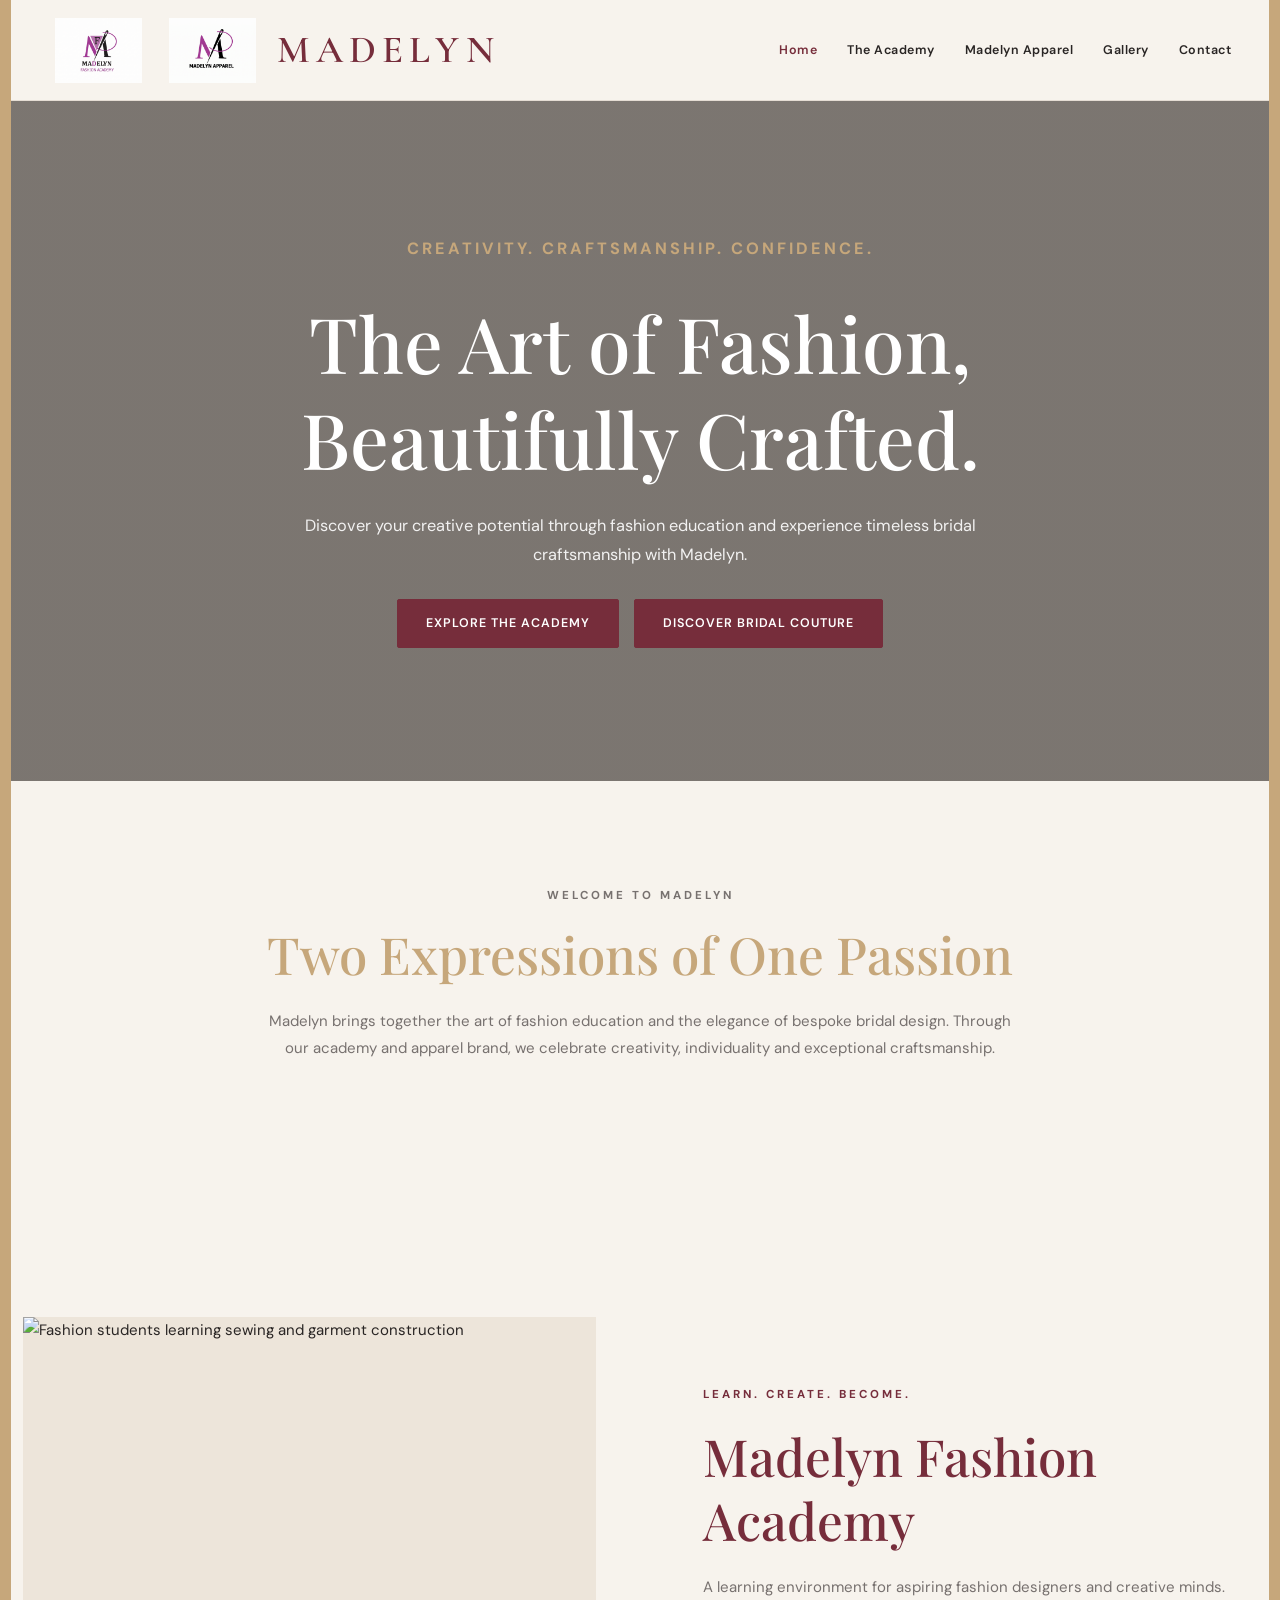
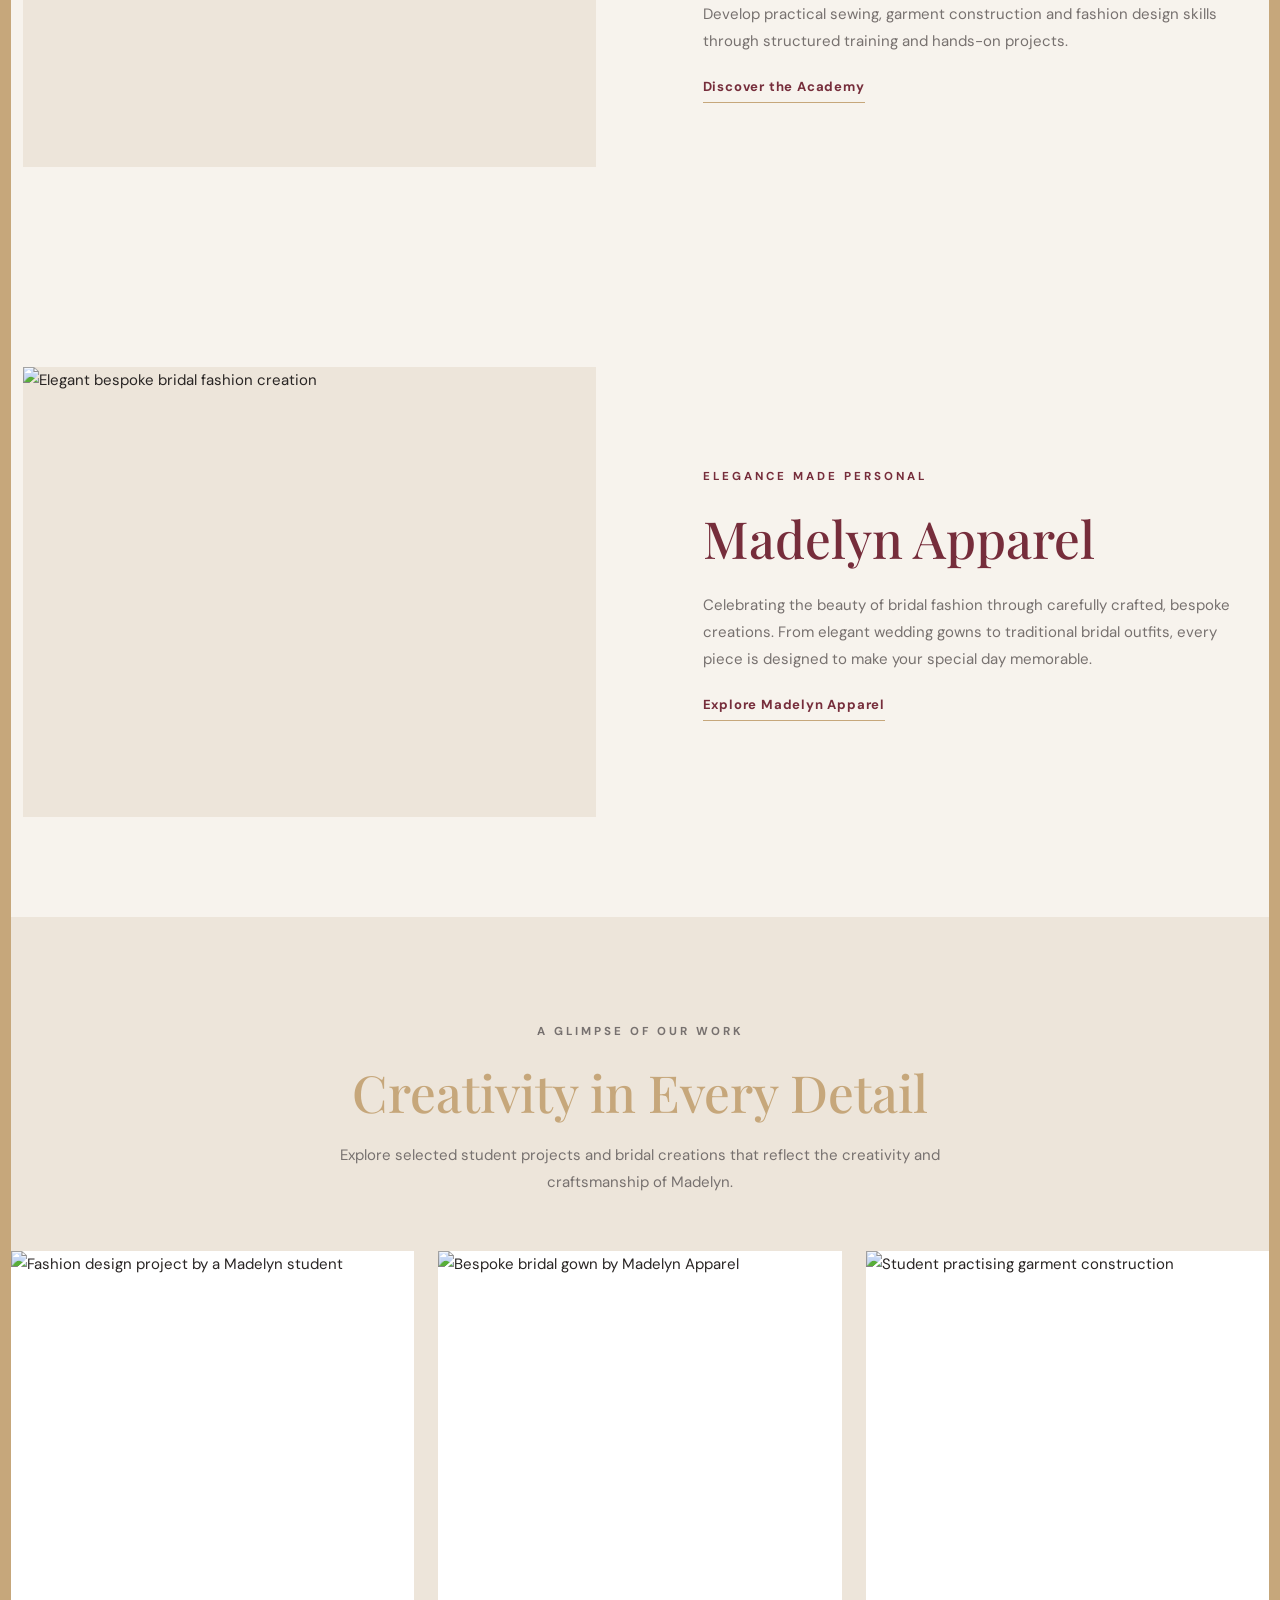
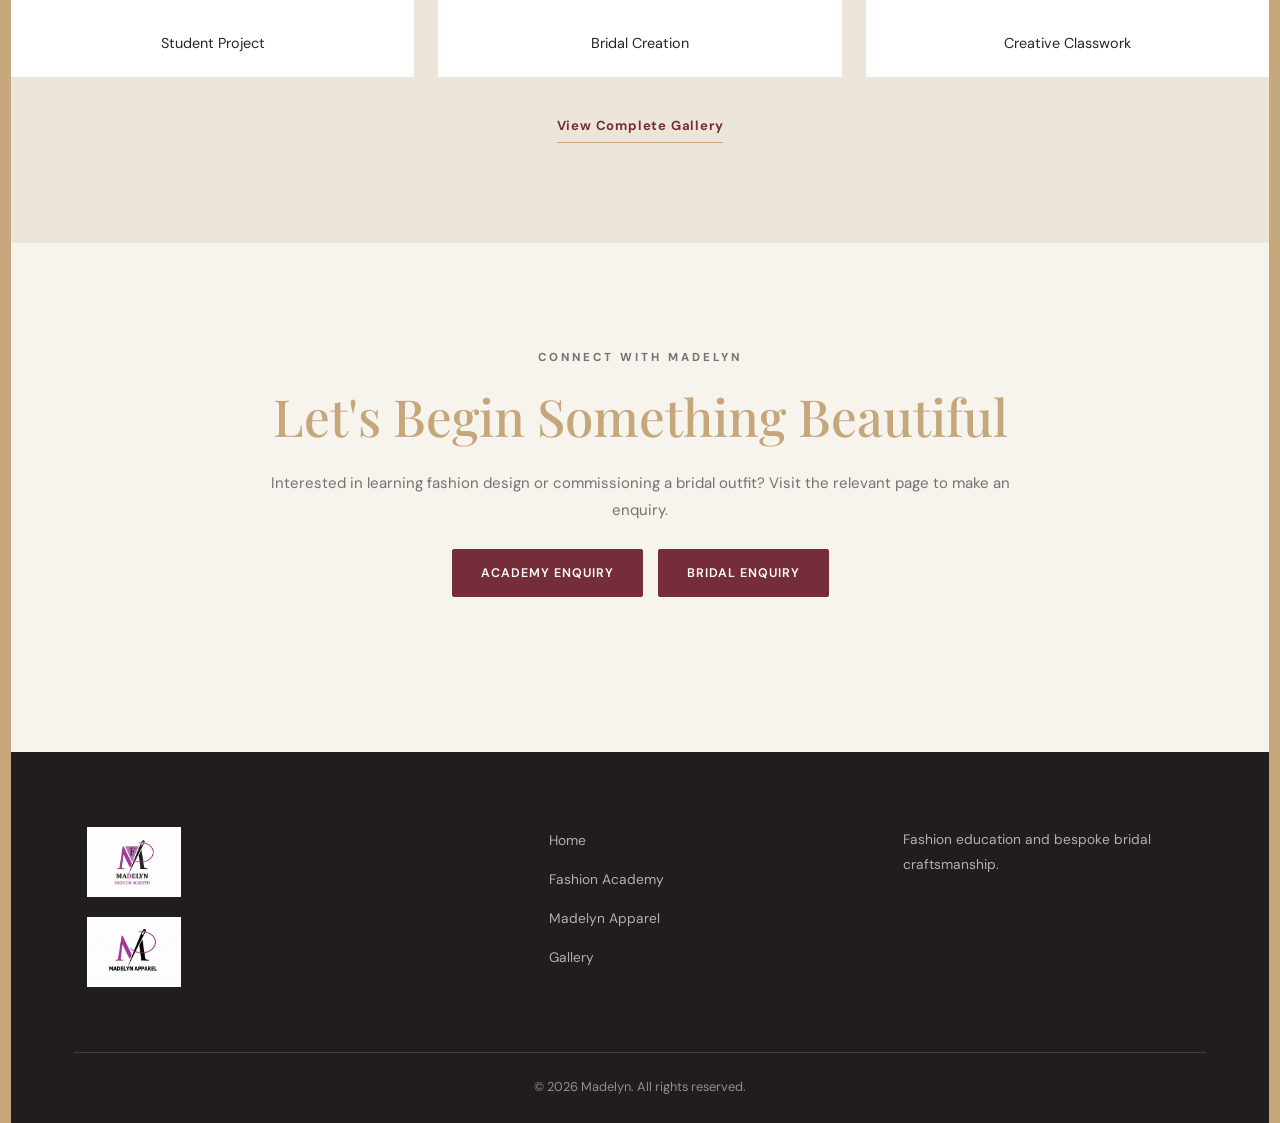
==== index.html @ 19bf902e "Initial commit" ====
<!doctype html>
<html lang="en">
  <head>
    <meta charset="UTF-8" />
    <meta name="viewport" content="width=device-width, initial-scale=1.0" />

    <meta
      name="description"
      content="Welcome to Madelyn, home of Madelyn Fashion Academy and Madelyn Apparel. Discover professional fashion training and bespoke bridal creations." />

    <meta name="theme-color" content="#f7f3ed" />

    <title>Madelyn | Fashion Academy & Bridal Couture</title>

    <!-- Google Fonts -->
    <link rel="preconnect" href="https://fonts.googleapis.com" />
    <link rel="preconnect" href="https://fonts.gstatic.com" crossorigin />

    <link
      href="https://fonts.googleapis.com/css2?family=DM+Sans:wght@400;500;600;700&family=Playfair+Display:wght@400;500;600;700&display=swap"
      rel="stylesheet" />
    <link
      href="https://fonts.googleapis.com/css2?family=Cormorant+Garamond:wght@500;600;700&family=DM+Sans:wght@400;500;600&family=Playfair+Display:wght@400;500;600;700&display=swap"
      rel="stylesheet" />

    <!-- Main Stylesheet -->
    <link rel="stylesheet" href="style.css" />
  </head>

  <body>
    <!-- =====================================
         HEADER & NAVIGATION
    ====================================== -->

    <header class="site-header">
      <nav class="main-navigation" aria-label="Main navigation">
        <!-- BRAND IDENTITY -->
        <a href="index.html" class="brand-logos" aria-label="Madelyn homepage">
          <img
            src="images/madelyn_academy_logo.jpg"
            alt="Madelyn Fashion Academy logo" />

          <img
            src="images/madelyn_apparel_logo.jpg"
            alt="Madelyn Apparel logo" />

          <span class="brand-name">MADELYN</span>
        </a>

        <!-- MOBILE MENU BUTTON -->
        <button
          class="menu-toggle"
          type="button"
          aria-label="Open navigation menu"
          aria-expanded="false"
          aria-controls="primary-menu">
          <span></span>
          <span></span>
          <span></span>
        </button>

        <!-- PRIMARY NAVIGATION -->
        <ul class="nav-menu" id="primary-menu">
          <li>
            <a href="index.html" aria-current="page">Home</a>
          </li>

          <li class="has-dropdown">
            <a href="academy.html">The Academy</a>

            <ul class="dropdown">
              <li>
                <a href="academy.html#courses">Our Courses</a>
              </li>

              <li>
                <a href="academy.html#student-work">Student Projects</a>
              </li>

              <li>
                <a href="academy.html#academy-enquiry">Enquiries</a>
              </li>
            </ul>
          </li>

          <li class="has-dropdown">
            <a href="apparel.html">Madelyn Apparel</a>

            <ul class="dropdown">
              <li>
                <a href="apparel.html#bridal-gallery"> Bridal Collection </a>
              </li>

              <li>
                <a href="apparel.html#bridal-enquiry"> Bridal Enquiries </a>
              </li>
            </ul>
          </li>

          <li>
            <a href="gallery.html">Gallery</a>
          </li>

          <li>
            <a href="index.html#contact">Contact</a>
          </li>
        </ul>
      </nav>
    </header>

    <!-- =====================================
         MAIN CONTENT
    ====================================== -->

    <main>
      <!-- HERO SECTION -->
      <section class="hero-section" aria-labelledby="hero-title">
        <div class="hero-content">
          <p class="eyebrow">Creativity. Craftsmanship. Confidence.</p>

          <h1 id="hero-title">
            The Art of Fashion,
            <span>Beautifully Crafted.</span>
          </h1>

          <p>
            Discover your creative potential through fashion education and
            experience timeless bridal craftsmanship with Madelyn.
          </p>

          <div class="hero-actions">
            <a href="academy.html" class="btn btn-primary">
              Explore the Academy
            </a>

            <a href="apparel.html" class="btn btn-secondary">
              Discover Bridal Couture
            </a>
          </div>
        </div>
      </section>

      <!-- BRAND INTRODUCTION -->
      <section
        class="brand-introduction section-padding"
        aria-labelledby="intro-title">
        <header class="section-heading">
          <p class="eyebrow">Welcome to Madelyn</p>

          <h2 id="intro-title">Two Expressions of One Passion</h2>

          <p>
            Madelyn brings together the art of fashion education and the
            elegance of bespoke bridal design. Through our academy and apparel
            brand, we celebrate creativity, individuality and exceptional
            craftsmanship.
          </p>
        </header>
      </section>

      <!-- ACADEMY INTRODUCTION -->
      <section
        class="academy-section section-padding"
        aria-labelledby="academy-title">
        <div class="section-image">
          <img
            src="images/academy.jpg"
            alt="Fashion students learning sewing and garment construction"
            loading="lazy" />
        </div>

        <div class="section-content">
          <p class="eyebrow">Learn. Create. Become.</p>

          <h2 id="academy-title">Madelyn Fashion Academy</h2>

          <p>
            A learning environment for aspiring fashion designers and creative
            minds. Develop practical sewing, garment construction and fashion
            design skills through structured training and hands-on projects.
          </p>

          <a href="academy.html" class="text-link"> Discover the Academy </a>
        </div>
      </section>

      <!-- APPAREL INTRODUCTION -->
      <section
        class="apparel-section section-padding"
        aria-labelledby="apparel-title">
        <div class="section-image">
          <img
            src="images/bridal.jpg"
            alt="Elegant bespoke bridal fashion creation"
            loading="lazy" />
        </div>

        <div class="section-content">
          <p class="eyebrow">Elegance Made Personal</p>

          <h2 id="apparel-title">Madelyn Apparel</h2>

          <p>
            Celebrating the beauty of bridal fashion through carefully crafted,
            bespoke creations. From elegant wedding gowns to traditional bridal
            outfits, every piece is designed to make your special day memorable.
          </p>

          <a href="apparel.html" class="text-link"> Explore Madelyn Apparel </a>
        </div>
      </section>

      <!-- GALLERY PREVIEW -->
      <section
        class="student-work-section section-padding"
        aria-labelledby="gallery-preview-title">
        <header class="section-heading">
          <p class="eyebrow">A Glimpse of Our Work</p>

          <h2 id="gallery-preview-title">Creativity in Every Detail</h2>

          <p>
            Explore selected student projects and bridal creations that reflect
            the creativity and craftsmanship of Madelyn.
          </p>
        </header>

        <div class="project-gallery">
          <figure class="project-item">
            <img
              src="images/student-1.jpg"
              alt="Fashion design project by a Madelyn student"
              loading="lazy" />

            <figcaption>Student Project</figcaption>
          </figure>

          <figure class="project-item">
            <img
              src="images/bridal-1.jpg"
              alt="Bespoke bridal gown by Madelyn Apparel"
              loading="lazy" />

            <figcaption>Bridal Creation</figcaption>
          </figure>

          <figure class="project-item">
            <img
              src="images/student-2.jpg"
              alt="Student practising garment construction"
              loading="lazy" />

            <figcaption>Creative Classwork</figcaption>
          </figure>
        </div>

        <div class="section-heading gallery-link">
          <a href="gallery.html" class="text-link"> View Complete Gallery </a>
        </div>
      </section>

      <!-- CONTACT SECTION -->
      <section
        class="brand-introduction section-padding"
        id="contact"
        aria-labelledby="contact-title">
        <header class="section-heading">
          <p class="eyebrow">Connect With Madelyn</p>

          <h2 id="contact-title">Let's Begin Something Beautiful</h2>

          <p>
            Interested in learning fashion design or commissioning a bridal
            outfit? Visit the relevant page to make an enquiry.
          </p>

          <div class="hero-actions contact-actions">
            <a href="academy.html#academy-enquiry" class="btn btn-primary">
              Academy Enquiry
            </a>

            <a href="apparel.html#bridal-enquiry" class="btn btn-secondary">
              Bridal Enquiry
            </a>
          </div>
        </header>
      </section>
    </main>

    <!-- =====================================
         FOOTER
    ====================================== -->

    <footer class="site-footer">
      <div class="footer-content">
        <!-- FOOTER BRAND -->
        <div class="footer-brand">
          <a href="index.html" aria-label="Madelyn Fashion Academy">
            <img
              src="images/madelyn_academy_logo.jpg"
              alt="Madelyn Fashion Academy logo" />
          </a>

          <a href="index.html" aria-label="Madelyn Apparel">
            <img
              src="images/madelyn_apparel_logo.jpg"
              alt="Madelyn Apparel logo" />
          </a>
        </div>

        <!-- FOOTER NAVIGATION -->
        <nav aria-label="Footer navigation">
          <ul>
            <li>
              <a href="index.html">Home</a>
            </li>

            <li>
              <a href="academy.html">Fashion Academy</a>
            </li>

            <li>
              <a href="apparel.html">Madelyn Apparel</a>
            </li>

            <li>
              <a href="gallery.html">Gallery</a>
            </li>
          </ul>
        </nav>

        <p>Fashion education and bespoke bridal craftsmanship.</p>
      </div>

      <!-- COPYRIGHT -->
      <p class="copyright">
        &copy; <span id="currentYear"></span>
        Madelyn. All rights reserved.
      </p>
    </footer>

    <!-- BACK TO TOP -->
    <a href="#" class="back-to-top" aria-label="Back to top"> &uarr; </a>

    <!-- JAVASCRIPT -->
    <script src="script.js"></script>
  </body>
</html>
---- style.css ----
/* =====================================================
   MADELYN FASHION
   SHARED WEBSITE STYLESHEET
   Luxury | Editorial | Minimal | Elegant
   Refined Layout | Champagne Side-Framed Website
===================================================== */

/* =====================================================
   01. BRAND VARIABLES
===================================================== */

:root {
  --wine: #762d3b;
  --wine-dark: #57202c;
  --wine-light: #914b58;

  --ivory: #f7f3ed;
  --cream: #ede5da;
  --muted: #77716f;

  --charcoal: #292524;
  --white: #ffffff;

  --border: #e5ddd4;

  /* Gold framing */
  --frame-color: #c6a77b;
  --outer-margin-color: #c6a77b;
  --champagne: #c6a77b;

  /* Typography */
  --heading-font: "Playfair Display", Georgia, serif;
  --body-font: "DM Sans", Arial, sans-serif;

  /* Layout */
  --container: 1200px;
  --section-space: 100px;

  /* Side frame dimensions */
  --frame-width: 0.5px;
  --frame-margin: clamp(5px, 1.5vw, 10px);

  /* Image spacing */
  --image-inset: 12px;

  /* Effects */
  --transition: 0.3s ease;
  --shadow: 0 12px 35px rgba(41, 37, 36, 0.08);
}

/* =====================================================
   02. RESET AND GLOBAL STYLES
===================================================== */

*,
*::before,
*::after {
  margin: 0;
  padding: 0;
  box-sizing: border-box;
}

html {
  min-height: 100%;
  scroll-behavior: smooth;
  scroll-padding-top: 110px;
  overflow-x: clip;

  /* Independent outer side margins */
  background-color: var(--ivory);

  background-image: linear-gradient(
    to right,
    var(--outer-margin-color) 0,
    var(--outer-margin-color) var(--frame-margin),
    transparent var(--frame-margin),
    transparent calc(100% - var(--frame-margin)),
    var(--outer-margin-color) calc(100% - var(--frame-margin)),
    var(--outer-margin-color) 100%
  );

  background-repeat: no-repeat;
  background-size: 100% 100%;
  background-attachment: scroll;
}

body {
  position: relative;
  width: auto;
  min-height: 100vh;

  margin-left: var(--frame-margin);
  margin-right: var(--frame-margin);

  /* Thin champagne vertical lines */
  border-left: var(--frame-width) solid var(--frame-color);
  border-right: var(--frame-width) solid var(--frame-color);

  font-family: var(--body-font);
  font-size: 15px;
  line-height: 1.8;

  color: var(--charcoal);
  background: var(--ivory);

  overflow-x: clip;
}

img {
  display: block;
  max-width: 100%;
  height: auto;
}

a {
  color: inherit;
  text-decoration: none;
}

button,
input,
select,
textarea {
  font: inherit;
}

button {
  cursor: pointer;
}

ul {
  list-style: none;
}

section {
  position: relative;
}

.container {
  width: min(90%, var(--container));
  margin-inline: auto;
}

.section-padding {
  padding-block: var(--section-space);
}

.text-center {
  text-align: center;
}

/* =====================================================
   03. TYPOGRAPHY
===================================================== */

h1,
h2,
h3,
h4 {
  font-family: var(--heading-font);
  font-weight: 500;
  line-height: 1.25;
  color: var(--charcoal);
}

h1 {
  font-size: clamp(2.8rem, 6vw, 5.4rem);
}

h2 {
  font-size: clamp(2.1rem, 4vw, 3.3rem);
}

h3 {
  font-size: 1.45rem;
}

p {
  color: var(--muted);
}

.eyebrow {
  display: inline-block;
  margin-bottom: 18px;

  color: var(--muted, #77716f);
  font-size: 0.72rem;
  font-weight: 700;
  letter-spacing: 3px;
  text-transform: uppercase;
}

.section-heading {
  max-width: 750px;
  margin: 0 auto 55px;
  text-align: center;
}

.section-heading h2 {
  margin-bottom: 18px;
  color: var(--champagne, #c6a77b);
}

.section-heading p {
  max-width: 650px;
  margin-inline: auto;
  text-align: center;
}

.brand-intro,
.brand-introduction {
  max-width: 100%;
  text-align: center;
}

.brand-intro h2,
.brand-introduction h2 {
  margin-bottom: 22px;
}

.brand-intro p,
.brand-introduction p {
  max-width: 750px;
  margin: 0 auto 15px;
  text-align: center;
}

.section-content,
.course-card,
.enquiry-intro {
  text-align: left;
}

/* =====================================================
   04. BUTTONS
===================================================== */

.btn {
  display: inline-flex;
  align-items: center;
  justify-content: center;
  gap: 10px;

  min-height: 48px;
  padding: 12px 28px;

  color: var(--white);
  background: var(--wine);

  border: 1px solid var(--wine);
  border-radius: 2px;

  font-size: 0.78rem;
  font-weight: 600;
  letter-spacing: 1px;
  text-transform: uppercase;

  transition: var(--transition);
}

.btn:hover {
  color: var(--white);
  background: var(--wine-dark);
  border-color: var(--wine-dark);
  transform: translateY(-3px);
}

.btn-outline {
  color: var(--wine);
  background: transparent;
}

.btn-outline:hover {
  color: var(--white);
  background: var(--wine);
}

.btn-light {
  color: var(--wine);
  background: var(--ivory);
  border-color: var(--ivory);
}

.btn-light:hover {
  color: var(--wine-dark);
  background: var(--cream);
  border-color: var(--cream);
}

.section-cta {
  margin-top: 35px;
}

.centered-actions,
.hero-buttons,
.hero-actions {
  display: flex;
  justify-content: center;
  align-items: center;
  flex-wrap: wrap;
  gap: 15px;
  margin-top: 30px;
}

/* =====================================================
   05. HEADER AND BRAND IDENTITY
===================================================== */

.site-header {
  position: sticky;
  top: 0;
  z-index: 1000;

  width: 100%;

  background: rgba(247, 243, 237, 0.97);
  border-bottom: 1px solid var(--border);

  backdrop-filter: blur(12px);
  -webkit-backdrop-filter: blur(12px);
}

.main-navigation {
  position: relative;

  width: min(94%, 1350px);
  min-height: 100px;
  margin-inline: auto;

  display: flex;
  align-items: center;
  justify-content: space-between;
  gap: 30px;
}

/* Brand logo container */

.brand-logos {
  display: flex;
  align-items: center;
  gap: 14px;

  flex-shrink: 0;
  text-decoration: none;
}

.brand-logos img {
  width: 100px;
  max-height: 65px;
  object-fit: contain;
}

/* MADELYN brand name */

.brand-name {
  font-family: "Cormorant Garamond", serif;
  font-size: clamp(2rem, 3vw, 2.8rem);
  font-weight: 600;
  letter-spacing: 0.16em;
  color: var(--wine);
  text-transform: uppercase;
  line-height: 1;
  white-space: nowrap;
  transition: color 0.3s ease;
}

.brand-logos:hover .brand-name {
  color: var(--champagne);
}

.brand-logos:hover .brand-name {
  color: var(--champagne);
}

/* =====================================================
   06. DESKTOP NAVIGATION
===================================================== */

.nav-menu {
  display: flex;
  align-items: center;
  justify-content: flex-end;
  gap: 30px;

  margin-left: auto;
}

.nav-menu > li {
  position: relative;
  flex-shrink: 0;
}

.nav-menu > li > a {
  display: inline-flex;
  align-items: center;
  gap: 6px;

  padding-block: 12px;

  color: var(--charcoal);
  font-size: 0.78rem;
  font-weight: 600;
  letter-spacing: 0.5px;

  transition: var(--transition);
}

.nav-menu > li > a:hover,
.nav-menu > li > a:focus-visible,
.nav-menu > li > a[aria-current="page"] {
  color: var(--wine);
}

/* Desktop dropdown */

.nav-menu .dropdown {
  position: absolute;
  top: 100%;
  left: 0;

  min-width: 230px;
  padding-block: 12px;

  background: var(--white);
  border: 1px solid var(--border);
  box-shadow: var(--shadow);

  opacity: 0;
  visibility: hidden;
  pointer-events: none;

  transform: translateY(10px);
  transition: var(--transition);
}

.nav-menu .has-dropdown:hover > .dropdown,
.nav-menu .has-dropdown:focus-within > .dropdown,
.nav-menu .has-dropdown.open > .dropdown {
  opacity: 1;
  visibility: visible;
  pointer-events: auto;
  transform: translateY(0);
}

.nav-menu .dropdown li {
  width: 100%;
}

.nav-menu .dropdown a {
  display: block;
  padding: 10px 20px;

  color: var(--charcoal);
  font-size: 0.82rem;

  transition: var(--transition);
}

.nav-menu .dropdown a:hover,
.nav-menu .dropdown a:focus-visible {
  color: var(--wine);
  background: var(--ivory);
}

/* Hamburger button */

.menu-toggle {
  display: none;
  align-items: center;
  justify-content: center;
  flex-direction: column;
  gap: 6px;

  width: 44px;
  height: 44px;
  padding: 8px;

  color: var(--wine);
  background: transparent;

  border: 1px solid var(--border);
  border-radius: 2px;
}

.menu-toggle span {
  display: block;
  width: 22px;
  height: 2px;

  background: var(--wine);
  transition: var(--transition);
}

/* =====================================================
   07. HERO SECTIONS
===================================================== */

.hero-section {
  position: relative;
  min-height: 680px;

  display: flex;
  align-items: center;
  justify-content: center;

  overflow: hidden;
  background: var(--cream);
}

.hero-section::before {
  content: "";
  position: absolute;
  inset: 0;

  background: linear-gradient(rgba(41, 37, 36, 0.58), rgba(41, 37, 36, 0.58));

  z-index: 1;
}

.hero-section img.hero-image {
  position: absolute;
  inset: 0;

  width: 100%;
  height: 100%;
  object-fit: cover;
}

.hero-content {
  position: relative;
  z-index: 2;

  width: min(90%, 900px);
  margin-inline: auto;
  padding-block: 100px;

  text-align: center;
}

.hero-content h1 {
  margin-bottom: 25px;
  color: var(--white);
}

.hero-content h1 span {
  display: block;
}

.hero-content p {
  max-width: 680px;
  margin: 0 auto 30px;

  color: rgba(255, 255, 255, 0.9);
  font-size: 1.02rem;
  text-align: center;
}

.hero-content .eyebrow {
  color: var(--champagne);
}

.page-hero {
  min-height: 420px;
}

.page-hero .hero-content {
  padding-block: 75px;
}

/* =====================================================
   08. INTRODUCTION AND BRAND SECTIONS
===================================================== */

.academy-section,
.apparel-section {
  display: grid;
  grid-template-columns: minmax(0, 1fr) minmax(0, 1fr);
  align-items: center;
  gap: 65px;
}

.section-image {
  width: calc(100% - (var(--image-inset) * 2));
  height: 450px;
  min-height: 450px;

  margin-inline: auto;

  overflow: hidden;
  background: var(--cream);
}

.section-image img {
  width: 100%;
  height: 100%;
  object-fit: cover;

  transition: transform 0.7s ease;
}

.section-image:hover img {
  transform: scale(1.04);
}

.section-content {
  padding-left: 30px;
  padding-right: 30px;
}

.section-content h2 {
  margin-bottom: 22px;
}

.section-content p {
  margin-bottom: 18px;
  text-align: left;
}

.section-content .btn {
  margin-top: 12px;
}

/* Academy and Apparel text refinement */

.academy-section .section-content,
.apparel-section .section-content {
  max-width: 600px;
}

.academy-section .section-content h2,
.apparel-section .section-content h2 {
  color: var(--wine);
}

.academy-section .section-content .eyebrow,
.apparel-section .section-content .eyebrow {
  color: var(--wine);
}

/* Text links */

.text-link {
  display: inline-block;
  position: relative;

  padding-bottom: 5px;

  color: var(--wine);
  font-size: 0.82rem;
  font-weight: 700;
  letter-spacing: 0.8px;

  transition: color var(--transition);
}

.text-link::after {
  content: "";
  position: absolute;
  left: 0;
  bottom: 0;

  width: 100%;
  height: 1px;

  background: var(--champagne);

  transform: scaleX(1);
  transform-origin: left;

  transition: transform var(--transition);
}

.text-link:hover {
  color: var(--wine-dark);
}

.text-link:hover::after {
  transform: scaleX(0.65);
}

/* =====================================================
   09. COURSE CARDS
===================================================== */

.course-grid {
  display: grid;
  grid-template-columns: repeat(3, minmax(0, 1fr));
  gap: 25px;
}

.course-card {
  min-width: 0;
  padding: 35px 30px;

  background: var(--white);
  border: 1px solid var(--border);

  transition: var(--transition);
}

.course-card:hover {
  transform: translateY(-6px);
  border-color: var(--champagne);
  box-shadow: var(--shadow);
}

.course-number {
  display: inline-block;
  margin-bottom: 15px;

  color: var(--champagne);
  font-family: var(--heading-font);
  font-size: 2.5rem;
}

.course-card h3 {
  margin-bottom: 15px;
  color: var(--wine);
}

.course-card p {
  margin-bottom: 20px;
  text-align: left;
}

.course-card ul {
  display: grid;
  gap: 12px;
}

.course-card li {
  position: relative;
  padding-left: 22px;

  color: var(--muted);
  font-size: 0.88rem;
  line-height: 1.6;
  text-align: left;
}

.course-card li::before {
  content: "✓";
  position: absolute;
  top: 0;
  left: 0;
  color: var(--wine);
}

/* =====================================================
   10. STUDENT PROJECTS AND GALLERIES
===================================================== */

.student-work-section,
.bridal-gallery-section {
  background: var(--cream);
}

.project-gallery,
.bridal-gallery {
  display: grid;
  grid-template-columns: repeat(3, minmax(0, 1fr));
  gap: 24px;
}

.project-item {
  min-width: 0;
  overflow: hidden;
  background: var(--white);
}

.project-item img {
  width: 100%;
  height: 360px;
  object-fit: cover;

  transition: transform 0.6s ease;
}

.project-item:hover img {
  transform: scale(1.05);
}

.project-item figcaption,
.project-caption {
  padding: 20px;
  color: var(--charcoal);
  font-size: 0.9rem;
  text-align: center;
}

.project-caption h3 {
  margin-bottom: 7px;
  font-size: 1.2rem;
}

.project-caption p {
  font-size: 0.85rem;
  text-align: center;
}

/* Gallery preview link */

.gallery-link {
  margin-top: 35px;
  margin-bottom: 0;
}

/* =====================================================
   11. BRIDAL FEATURE
===================================================== */

.bridal-feature {
  display: grid;
  grid-template-columns: minmax(0, 1fr) minmax(0, 1fr);
  align-items: center;
  gap: 60px;
}

.bridal-feature-image {
  width: calc(100% - (var(--image-inset) * 2));
  height: 500px;
  min-height: 500px;

  margin-inline: auto;

  background: var(--cream);
  overflow: hidden;
}

.bridal-feature-image img {
  width: 100%;
  height: 100%;
  object-fit: cover;
}

.bridal-feature-content h2 {
  margin-bottom: 20px;
}

.bridal-feature-content p {
  margin-bottom: 18px;
  text-align: left;
}

/* =====================================================
   12. ENQUIRY SECTIONS AND FORMS
===================================================== */

.enquiry-section,
.bridal-enquiry-section {
  background: var(--wine-dark);
  color: var(--white);
}

.enquiry-container {
  display: grid;
  grid-template-columns: 0.85fr 1.15fr;
  align-items: start;
  gap: 65px;
}

.enquiry-intro h2 {
  margin-bottom: 20px;
  color: var(--white);
}

.enquiry-intro p {
  margin-bottom: 18px;
  color: rgba(255, 255, 255, 0.76);
  text-align: left;
}

.enquiry-intro .eyebrow {
  color: var(--champagne);
}

.enquiry-form {
  min-width: 0;
  padding: 40px;

  background: var(--ivory);
  color: var(--charcoal);
}

.enquiry-form h3 {
  margin-bottom: 25px;
  color: var(--wine);
}

.form-grid {
  display: grid;
  grid-template-columns: repeat(2, minmax(0, 1fr));
  gap: 20px;
}

.form-group {
  min-width: 0;
  margin-bottom: 20px;
}

.form-group.full-width {
  grid-column: 1 / -1;
}

.form-group label {
  display: block;
  margin-bottom: 8px;

  color: var(--charcoal);
  font-size: 0.82rem;
  font-weight: 600;
  text-align: left;
}

.form-group input,
.form-group select,
.form-group textarea {
  display: block;
  width: 100%;
  min-height: 48px;
  padding: 12px 14px;

  color: var(--charcoal);
  background: var(--white);

  border: 1px solid var(--border);
  border-radius: 2px;
  outline: none;

  transition: var(--transition);
}

.form-group input:focus,
.form-group select:focus,
.form-group textarea:focus {
  border-color: var(--wine);
  box-shadow: 0 0 0 3px rgba(118, 45, 59, 0.08);
}

.form-group textarea {
  min-height: 130px;
  resize: vertical;
}

.enquiry-form .btn {
  width: 100%;
  margin-top: 8px;
}

/* =====================================================
   13. CONTACT SECTION
===================================================== */

.contact-section {
  background: var(--cream);
  text-align: center;
}

.contact-section h2 {
  margin-bottom: 20px;
}

.contact-section p {
  max-width: 650px;
  margin: 0 auto 25px;
  text-align: center;
}

/* Contact buttons in homepage introduction */

.contact-actions {
  justify-content: center;
  margin-top: 25px;
}

/* =====================================================
   14. FOOTER
===================================================== */

.site-footer {
  padding: 75px 0 25px;
  background: #211c1d;
  color: var(--white);
}

.footer-content {
  display: grid;
  grid-template-columns: 1.4fr 1fr 1fr;
  align-items: start;
  gap: 50px;

  width: min(90%, var(--container));
  margin-inline: auto;
  padding-bottom: 45px;
}

/* Footer logos */

.footer-brand {
  display: flex;
  flex-direction: column;
  align-items: flex-start;
  gap: 0;
  min-width: 0;
}

.footer-brand img {
  width: 120px;
  max-height: 70px;
  margin-bottom: 20px;
  object-fit: contain;
}

.footer-brand p {
  max-width: 330px;
  color: rgba(255, 255, 255, 0.65);
  text-align: left;
}

.footer-column h3 {
  margin-bottom: 20px;

  color: var(--white);
  font-family: var(--body-font);
  font-size: 0.85rem;
  font-weight: 600;
  letter-spacing: 1px;
  text-transform: uppercase;
}

.footer-column ul,
.footer-content nav ul {
  display: grid;
  gap: 12px;
}

.footer-column a,
.footer-content nav a {
  color: rgba(255, 255, 255, 0.65);
  font-size: 0.86rem;
  transition: var(--transition);
}

.footer-column a:hover,
.footer-content nav a:hover {
  color: var(--champagne);
}

.footer-content > p {
  color: rgba(255, 255, 255, 0.65);
  font-size: 0.86rem;
  text-align: left;
}

.copyright {
  width: min(90%, var(--container));
  margin-inline: auto;
  padding-top: 22px;

  border-top: 1px solid rgba(255, 255, 255, 0.15);

  color: rgba(255, 255, 255, 0.5);
  font-size: 0.8rem;
  text-align: center;
}

/* =====================================================
   15. BACK TO TOP
===================================================== */

.back-to-top {
  position: fixed;
  right: 25px;
  bottom: 25px;
  z-index: 999;

  width: 48px;
  height: 48px;

  display: flex;
  align-items: center;
  justify-content: center;

  color: var(--white);
  background: var(--wine);

  border: none;
  border-radius: 50%;

  font-size: 1.3rem;
  box-shadow: var(--shadow);

  opacity: 0;
  visibility: hidden;
  pointer-events: none;

  transform: translateY(10px);
  transition: var(--transition);
}

.back-to-top.visible {
  opacity: 1;
  visibility: visible;
  pointer-events: auto;
  transform: translateY(0);
}

.back-to-top:hover {
  color: var(--white);
  background: var(--wine-dark);
}

/* =====================================================
   16. TABLET AND COMPACT DESKTOP
===================================================== */

@media (max-width: 1050px) {
  :root {
    --section-space: 80px;
    --image-inset: 9px;
  }

  .main-navigation {
    gap: 18px;
  }

  .brand-logos {
    gap: 10px;
  }

  .brand-logos img {
    width: 76px;
  }

  .brand-name {
    font-size: 1.35rem;
    letter-spacing: 0.14em;
    margin-left: 4px;
  }

  .nav-menu {
    gap: 18px;
  }

  .nav-menu > li > a {
    font-size: 0.74rem;
  }

  .academy-section,
  .apparel-section,
  .bridal-feature {
    gap: 35px;
  }

  .section-image {
    height: 420px;
    min-height: 420px;
  }

  .bridal-feature-image {
    height: 460px;
    min-height: 460px;
  }

  .course-grid {
    grid-template-columns: repeat(2, minmax(0, 1fr));
  }

  .enquiry-container {
    gap: 35px;
  }

  .enquiry-form {
    padding: 35px;
  }
}

/* =====================================================
   17. MOBILE NAVIGATION AND TABLET LAYOUT
===================================================== */

@media (max-width: 768px) {
  :root {
    --section-space: 70px;
    --image-inset: 7px;
  }

  html {
    scroll-padding-top: 85px;
  }

  .container {
    width: 90%;
  }

  /* Header */

  .main-navigation {
    width: 90%;
    min-height: 78px;

    display: flex;
    align-items: center;
    justify-content: space-between;
    gap: 15px;
  }

  .brand-logos {
    gap: 7px;
  }

  .brand-logos img {
    width: 58px;
    max-height: 48px;
  }

  .brand-name {
    font-size: 1.15rem;
    letter-spacing: 0.12em;
    margin-left: 4px;
  }

  /* Hamburger */

  .menu-toggle {
    display: flex;
    flex-shrink: 0;
    margin-left: auto;
    z-index: 1002;
  }

  .menu-toggle.active span:nth-child(1) {
    transform: translateY(8px) rotate(45deg);
  }

  .menu-toggle.active span:nth-child(2) {
    opacity: 0;
  }

  .menu-toggle.active span:nth-child(3) {
    transform: translateY(-8px) rotate(-45deg);
  }

  /* Main mobile dropdown */

  .nav-menu {
    position: absolute;
    top: 100%;
    right: 0;
    left: auto;

    display: none;
    flex-direction: column;
    align-items: stretch;
    justify-content: flex-start;
    gap: 0;

    width: 100%;
    max-height: calc(100vh - 90px);
    overflow-y: auto;

    margin: 0;
    padding: 12px 0;

    background: var(--ivory);
    border: 1px solid var(--border);
    box-shadow: 0 12px 30px rgba(41, 37, 36, 0.12);

    z-index: 1001;
  }

  .nav-menu.active {
    display: flex;
  }

  .nav-menu > li {
    width: 100%;
    flex-shrink: 0;
  }

  .nav-menu > li > a {
    display: flex;
    align-items: center;
    justify-content: space-between;

    width: 100%;
    padding: 14px 22px;

    font-size: 0.88rem;
    border-bottom: 1px solid var(--border);
  }

  .nav-menu > li:last-child > a {
    border-bottom: none;
  }

  /* Nested mobile dropdowns */

  .nav-menu .dropdown {
    position: static;

    display: none;
    width: 100%;
    min-width: 100%;

    padding: 5px 0;

    background: var(--cream);
    border: none;
    box-shadow: none;

    opacity: 1;
    visibility: visible;
    pointer-events: auto;
    transform: none;
  }

  .nav-menu .has-dropdown.open > .dropdown {
    display: block;
  }

  .nav-menu .dropdown a {
    display: block;
    padding: 12px 35px;

    color: var(--muted);
    font-size: 0.84rem;

    border-bottom: 1px solid rgba(118, 45, 59, 0.08);
  }

  .nav-menu .dropdown li:last-child a {
    border-bottom: none;
  }

  /* Hero */

  .hero-section {
    min-height: 560px;
  }

  .page-hero {
    min-height: 360px;
  }

  .hero-content {
    padding-block: 75px;
  }

  .hero-content p {
    font-size: 0.95rem;
  }

  /* Main content */

  .academy-section,
  .apparel-section,
  .bridal-feature,
  .enquiry-container {
    grid-template-columns: minmax(0, 1fr);
    gap: 35px;
  }

  .section-image {
    height: 350px;
    min-height: 350px;
  }

  .section-content {
    padding-left: 15px;
    padding-right: 15px;
  }

  .bridal-feature-image {
    height: 400px;
    min-height: 400px;
  }

  .course-grid {
    grid-template-columns: 1fr;
  }

  .project-gallery,
  .bridal-gallery {
    grid-template-columns: repeat(2, minmax(0, 1fr));
  }

  .project-item img {
    height: 280px;
  }

  /* Footer layout */

  .footer-content {
    grid-template-columns: repeat(2, minmax(0, 1fr));
    gap: 35px;
  }

  .footer-brand {
    grid-column: 1 / -1;

    display: grid;
    grid-template-columns: repeat(2, minmax(0, max-content));
    align-items: center;
    justify-content: start;
    column-gap: 25px;
    row-gap: 12px;
  }

  .footer-brand img {
    width: 100px;
    max-width: 100%;
    max-height: 65px;
    margin-bottom: 0;
    object-fit: contain;
  }

  .footer-brand p {
    grid-column: 1 / -1;
    max-width: 400px;
    margin-top: 8px;
  }

  .enquiry-form {
    padding: 35px;
  }
}

/* =====================================================
   18. SMALL MOBILE SCREENS
===================================================== */

@media (max-width: 480px) {
  :root {
    --section-space: 60px;
    --image-inset: 5px;
  }

  .container {
    width: 90%;
  }

  .main-navigation {
    width: 94%;
    min-height: 72px;
    gap: 8px;
  }

  .brand-logos {
    gap: 5px;
  }

  .brand-logos img {
    width: 45px;
    max-height: 42px;
  }

  .brand-name {
    font-size: 0.95rem;
    letter-spacing: 0.1em;
    margin-left: 3px;
  }

  .menu-toggle {
    width: 40px;
    height: 40px;
  }

  .nav-menu {
    max-height: calc(100vh - 82px);
  }

  .nav-menu > li > a {
    padding: 13px 18px;
    font-size: 0.85rem;
  }

  .nav-menu .dropdown a {
    padding: 11px 30px;
    font-size: 0.82rem;
  }

  h1 {
    font-size: 2.55rem;
  }

  h2 {
    font-size: 2rem;
  }

  .hero-section {
    min-height: 520px;
  }

  .hero-buttons,
  .hero-actions {
    flex-direction: column;
    align-items: stretch;
  }

  .hero-buttons .btn,
  .hero-actions .btn {
    width: 100%;
  }

  .section-heading {
    margin-bottom: 40px;
  }

  .section-image {
    height: 320px;
    min-height: 320px;
  }

  .bridal-feature-image {
    height: 350px;
    min-height: 350px;
  }

  .project-gallery,
  .bridal-gallery {
    grid-template-columns: 1fr;
  }

  .project-item img {
    height: 340px;
  }

  .form-grid {
    grid-template-columns: 1fr;
    gap: 0;
  }

  .enquiry-form {
    padding: 25px 18px;
  }

  /* Footer */

  .footer-content {
    grid-template-columns: 1fr;
    gap: 30px;
  }

  .footer-brand {
    grid-column: auto;

    grid-template-columns: repeat(2, minmax(0, max-content));
    justify-content: start;
    column-gap: 18px;
    row-gap: 10px;
  }

  .footer-brand img {
    width: 85px;
    max-height: 58px;
    margin-bottom: 0;
  }

  .footer-brand p {
    grid-column: 1 / -1;
    margin-top: 8px;
  }

  .back-to-top {
    right: 15px;
    bottom: 15px;
    width: 42px;
    height: 42px;
  }
}

/* =====================================================
   19. ACCESSIBILITY AND REDUCED MOTION
===================================================== */

a:focus-visible,
button:focus-visible,
input:focus-visible,
select:focus-visible,
textarea:focus-visible {
  outline: 2px solid var(--champagne);
  outline-offset: 3px;
}

@media (prefers-reduced-motion: reduce) {
  html {
    scroll-behavior: auto;
  }

  *,
  *::before,
  *::after {
    transition-duration: 0.01ms !important;
    animation-duration: 0.01ms !important;
    animation-iteration-count: 1 !important;
  }
}
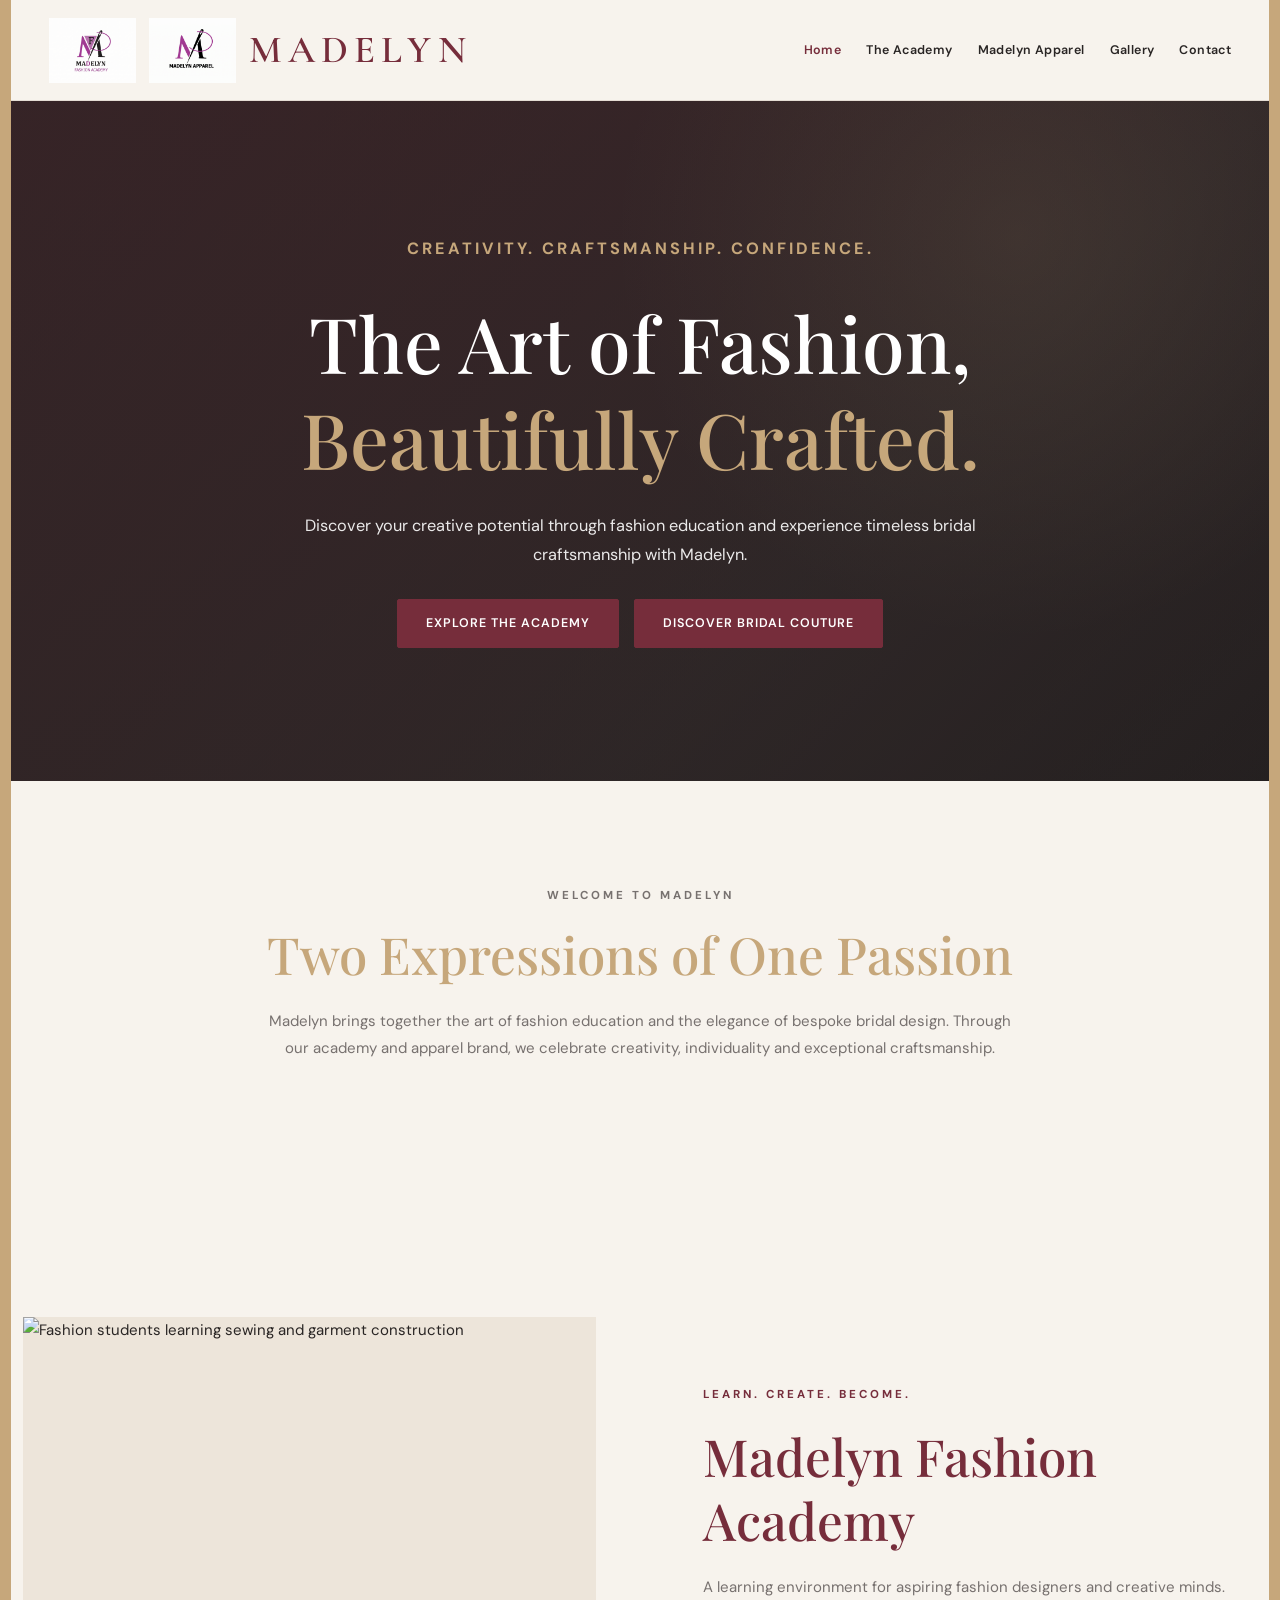
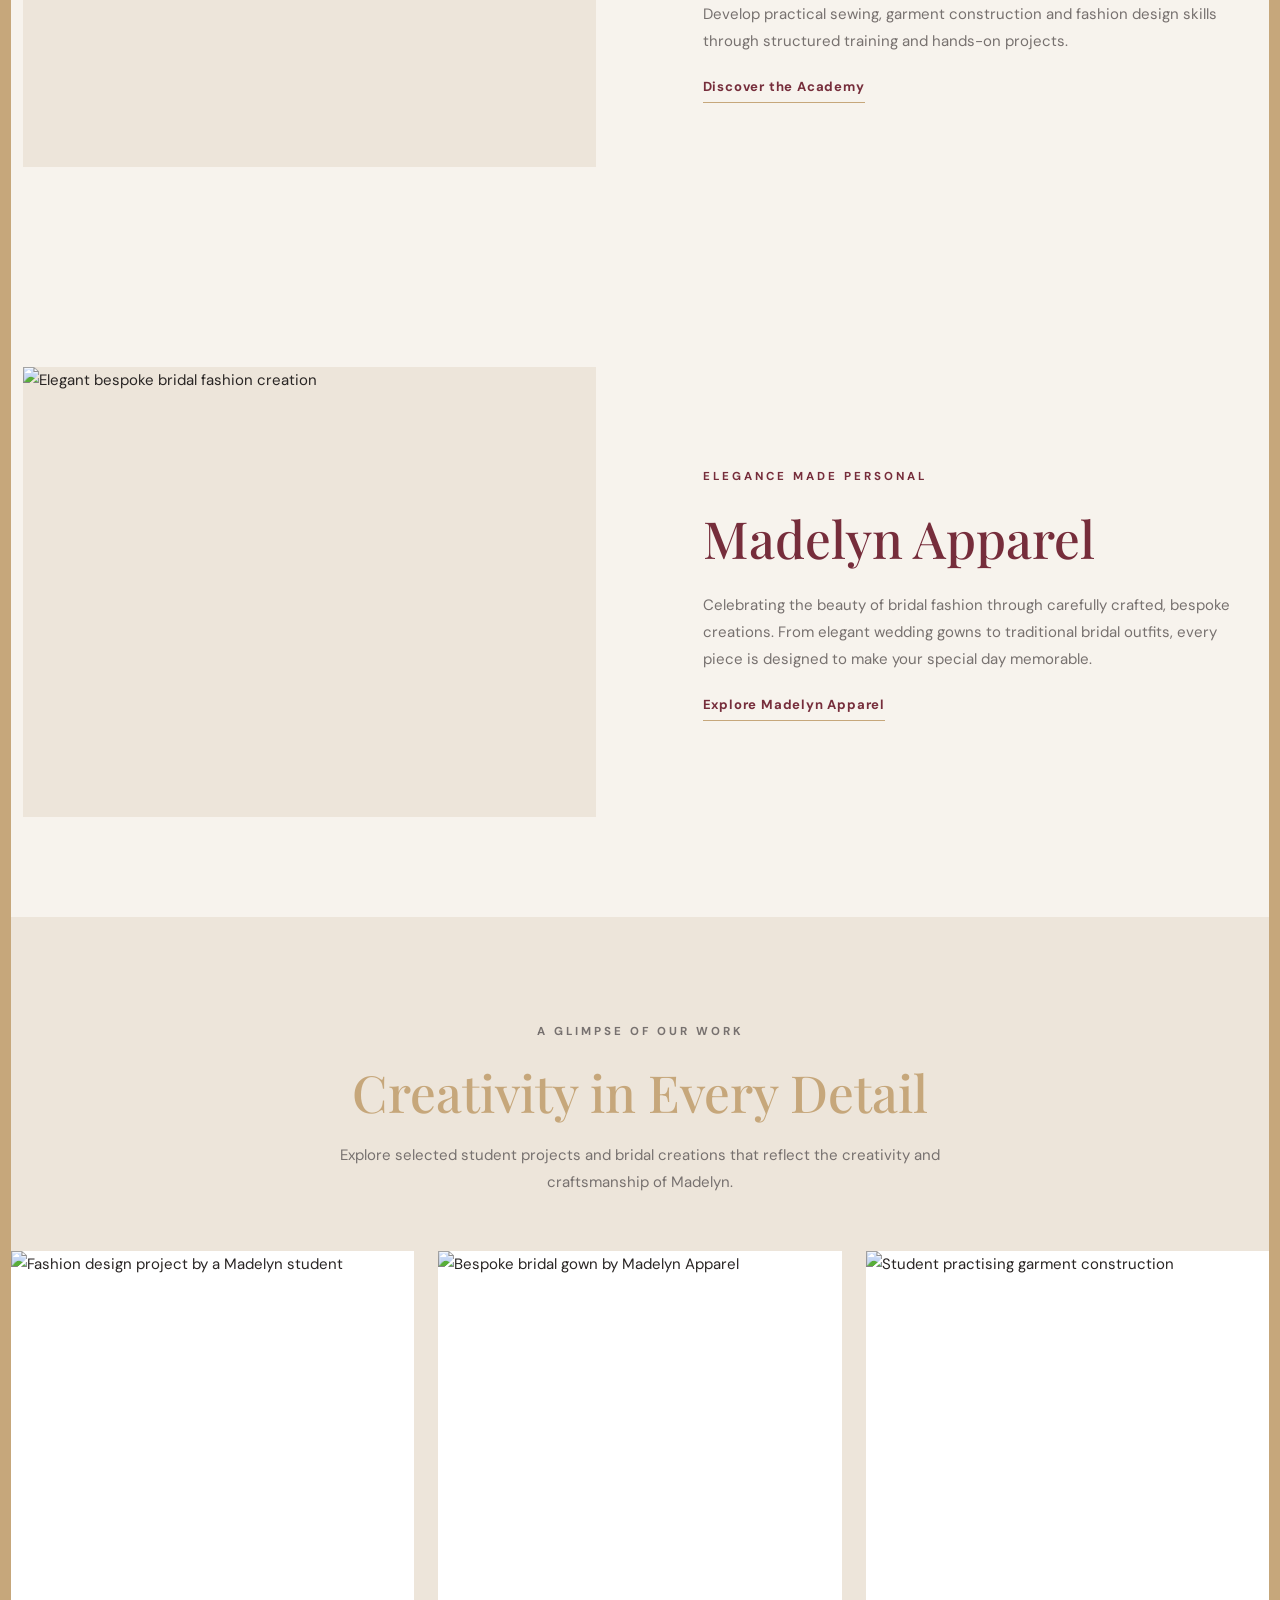
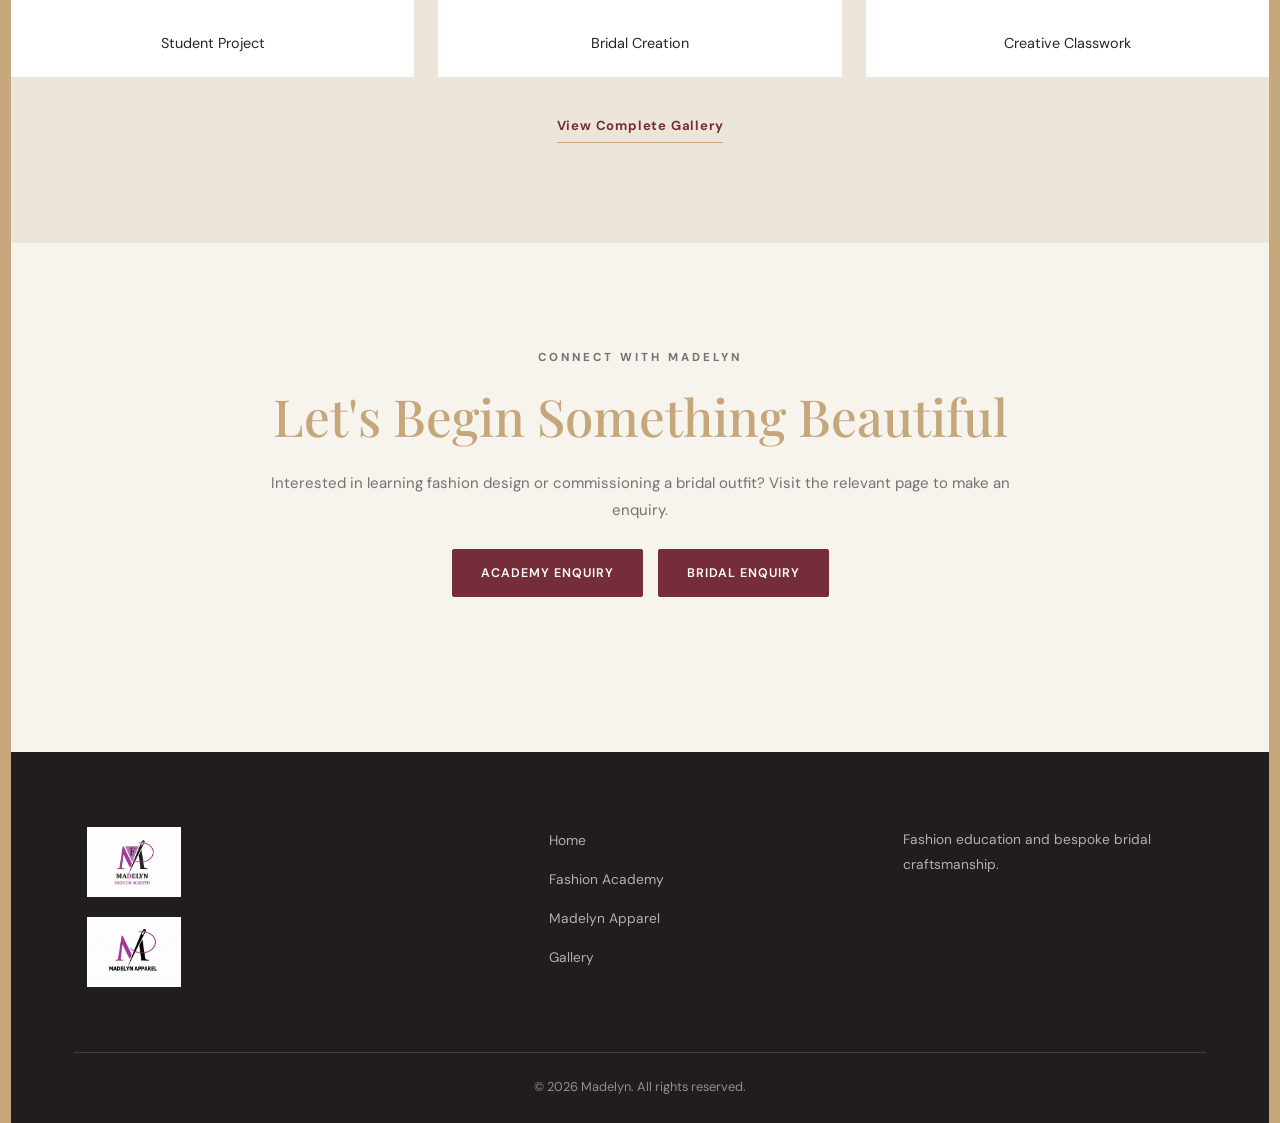
==== commit f7ba67d8: "feat: refine Madelyn Fashion website design and integrate enquiry functionality **HTML Updates** - C" ====
--- a/index.html
+++ b/index.html
@@ -17,10 +17,7 @@
     <link rel="preconnect" href="https://fonts.gstatic.com" crossorigin />
 
     <link
-      href="https://fonts.googleapis.com/css2?family=DM+Sans:wght@400;500;600;700&family=Playfair+Display:wght@400;500;600;700&display=swap"
-      rel="stylesheet" />
-    <link
-      href="https://fonts.googleapis.com/css2?family=Cormorant+Garamond:wght@500;600;700&family=DM+Sans:wght@400;500;600&family=Playfair+Display:wght@400;500;600;700&display=swap"
+      href="https://fonts.googleapis.com/css2?family=Cormorant+Garamond:wght@500;600;700&family=DM+Sans:wght@400;500;600;700&family=Playfair+Display:wght@400;500;600;700&display=swap"
       rel="stylesheet" />
 
     <!-- Main Stylesheet -->
@@ -65,8 +62,11 @@
             <a href="index.html" aria-current="page">Home</a>
           </li>
 
+          <!-- ACADEMY DROPDOWN -->
           <li class="has-dropdown">
-            <a href="academy.html">The Academy</a>
+            <a href="academy.html" aria-haspopup="true" aria-expanded="false">
+              The Academy
+            </a>
 
             <ul class="dropdown">
               <li>
@@ -74,17 +74,20 @@
               </li>
 
               <li>
-                <a href="academy.html#student-work">Student Projects</a>
-              </li>
-
-              <li>
-                <a href="academy.html#academy-enquiry">Enquiries</a>
+                <a href="academy.html#student-work"> Student Projects </a>
+              </li>
+
+              <li>
+                <a href="academy.html#academy-enquiry"> Enquiries </a>
               </li>
             </ul>
           </li>
 
+          <!-- APPAREL DROPDOWN -->
           <li class="has-dropdown">
-            <a href="apparel.html">Madelyn Apparel</a>
+            <a href="apparel.html" aria-haspopup="true" aria-expanded="false">
+              Madelyn Apparel
+            </a>
 
             <ul class="dropdown">
               <li>
@@ -295,16 +298,18 @@
       <div class="footer-content">
         <!-- FOOTER BRAND -->
         <div class="footer-brand">
-          <a href="index.html" aria-label="Madelyn Fashion Academy">
+          <a href="index.html" aria-label="Madelyn Fashion Academy homepage">
             <img
               src="images/madelyn_academy_logo.jpg"
-              alt="Madelyn Fashion Academy logo" />
+              alt="Madelyn Fashion Academy logo"
+              loading="lazy" />
           </a>
 
-          <a href="index.html" aria-label="Madelyn Apparel">
+          <a href="index.html" aria-label="Madelyn Apparel homepage">
             <img
               src="images/madelyn_apparel_logo.jpg"
-              alt="Madelyn Apparel logo" />
+              alt="Madelyn Apparel logo"
+              loading="lazy" />
           </a>
         </div>
 
@@ -343,6 +348,6 @@
     <a href="#" class="back-to-top" aria-label="Back to top"> &uarr; </a>
 
     <!-- JAVASCRIPT -->
-    <script src="script.js"></script>
+    <script src="script.js" defer></script>
   </body>
 </html>
--- a/style.css
+++ b/style.css
@@ -1,8 +1,10 @@
 /* =====================================================
    MADELYN FASHION
    SHARED WEBSITE STYLESHEET
+
    Luxury | Editorial | Minimal | Elegant
-   Refined Layout | Champagne Side-Framed Website
+   Champagne Framing | Responsive Layout
+   Refined Typography | Consistent Components
 ===================================================== */
 
 /* =====================================================
@@ -23,29 +25,25 @@
 
   --border: #e5ddd4;
 
-  /* Gold framing */
+  --champagne: #c6a77b;
   --frame-color: #c6a77b;
   --outer-margin-color: #c6a77b;
-  --champagne: #c6a77b;
-
-  /* Typography */
+
   --heading-font: "Playfair Display", Georgia, serif;
   --body-font: "DM Sans", Arial, sans-serif;
-
-  /* Layout */
+  --brand-font: "Cormorant Garamond", Georgia, serif;
+
   --container: 1200px;
   --section-space: 100px;
 
-  /* Side frame dimensions */
-  --frame-width: 0.5px;
-  --frame-margin: clamp(5px, 1.5vw, 10px);
-
-  /* Image spacing */
+  --frame-width: 1px;
+  --frame-margin: clamp(5px, 1.2vw, 10px);
+
   --image-inset: 12px;
 
-  /* Effects */
   --transition: 0.3s ease;
   --shadow: 0 12px 35px rgba(41, 37, 36, 0.08);
+  --shadow-hover: 0 18px 45px rgba(41, 37, 36, 0.13);
 }
 
 /* =====================================================
@@ -66,7 +64,6 @@
   scroll-padding-top: 110px;
   overflow-x: clip;
 
-  /* Independent outer side margins */
   background-color: var(--ivory);
 
   background-image: linear-gradient(
@@ -81,7 +78,6 @@
 
   background-repeat: no-repeat;
   background-size: 100% 100%;
-  background-attachment: scroll;
 }
 
 body {
@@ -89,10 +85,8 @@
   width: auto;
   min-height: 100vh;
 
-  margin-left: var(--frame-margin);
-  margin-right: var(--frame-margin);
-
-  /* Thin champagne vertical lines */
+  margin-inline: var(--frame-margin);
+
   border-left: var(--frame-width) solid var(--frame-color);
   border-right: var(--frame-width) solid var(--frame-color);
 
@@ -136,6 +130,10 @@
   position: relative;
 }
 
+main {
+  width: 100%;
+}
+
 .container {
   width: min(90%, var(--container));
   margin-inline: auto;
@@ -147,6 +145,11 @@
 
 .text-center {
   text-align: center;
+}
+
+::selection {
+  color: var(--white);
+  background: var(--wine);
 }
 
 /* =====================================================
@@ -183,7 +186,7 @@
   display: inline-block;
   margin-bottom: 18px;
 
-  color: var(--muted, #77716f);
+  color: var(--muted);
   font-size: 0.72rem;
   font-weight: 700;
   letter-spacing: 3px;
@@ -191,14 +194,14 @@
 }
 
 .section-heading {
-  max-width: 750px;
+  width: min(100%, 750px);
   margin: 0 auto 55px;
   text-align: center;
 }
 
 .section-heading h2 {
   margin-bottom: 18px;
-  color: var(--champagne, #c6a77b);
+  color: var(--champagne);
 }
 
 .section-heading p {
@@ -209,7 +212,7 @@
 
 .brand-intro,
 .brand-introduction {
-  max-width: 100%;
+  width: 100%;
   text-align: center;
 }
 
@@ -253,9 +256,15 @@
   font-size: 0.78rem;
   font-weight: 600;
   letter-spacing: 1px;
+  text-align: center;
   text-transform: uppercase;
 
-  transition: var(--transition);
+  transition:
+    background var(--transition),
+    color var(--transition),
+    border-color var(--transition),
+    transform var(--transition),
+    box-shadow var(--transition);
 }
 
 .btn:hover {
@@ -263,6 +272,18 @@
   background: var(--wine-dark);
   border-color: var(--wine-dark);
   transform: translateY(-3px);
+  box-shadow: 0 7px 18px rgba(87, 32, 44, 0.15);
+}
+
+.btn:active {
+  transform: translateY(-1px);
+}
+
+.btn:disabled {
+  opacity: 0.65;
+  cursor: not-allowed;
+  transform: none;
+  box-shadow: none;
 }
 
 .btn-outline {
@@ -330,22 +351,22 @@
   display: flex;
   align-items: center;
   justify-content: space-between;
-  gap: 30px;
-}
-
-/* Brand logo container */
+  gap: 25px;
+}
+
+/* Brand logos */
 
 .brand-logos {
   display: flex;
   align-items: center;
-  gap: 14px;
+  gap: 12px;
 
   flex-shrink: 0;
   text-decoration: none;
 }
 
 .brand-logos img {
-  width: 100px;
+  width: 88px;
   max-height: 65px;
   object-fit: contain;
 }
@@ -353,19 +374,17 @@
 /* MADELYN brand name */
 
 .brand-name {
-  font-family: "Cormorant Garamond", serif;
+  font-family: var(--brand-font);
   font-size: clamp(2rem, 3vw, 2.8rem);
   font-weight: 600;
   letter-spacing: 0.16em;
+
   color: var(--wine);
   text-transform: uppercase;
   line-height: 1;
   white-space: nowrap;
-  transition: color 0.3s ease;
-}
-
-.brand-logos:hover .brand-name {
-  color: var(--champagne);
+
+  transition: color var(--transition);
 }
 
 .brand-logos:hover .brand-name {
@@ -380,7 +399,7 @@
   display: flex;
   align-items: center;
   justify-content: flex-end;
-  gap: 30px;
+  gap: 25px;
 
   margin-left: auto;
 }
@@ -400,9 +419,9 @@
   color: var(--charcoal);
   font-size: 0.78rem;
   font-weight: 600;
-  letter-spacing: 0.5px;
-
-  transition: var(--transition);
+  letter-spacing: 0.4px;
+
+  transition: color var(--transition);
 }
 
 .nav-menu > li > a:hover,
@@ -430,7 +449,11 @@
   pointer-events: none;
 
   transform: translateY(10px);
-  transition: var(--transition);
+
+  transition:
+    opacity var(--transition),
+    visibility var(--transition),
+    transform var(--transition);
 }
 
 .nav-menu .has-dropdown:hover > .dropdown,
@@ -453,7 +476,9 @@
   color: var(--charcoal);
   font-size: 0.82rem;
 
-  transition: var(--transition);
+  transition:
+    color var(--transition),
+    background var(--transition);
 }
 
 .nav-menu .dropdown a:hover,
@@ -497,6 +522,8 @@
 
 .hero-section {
   position: relative;
+  isolation: isolate;
+
   min-height: 680px;
 
   display: flex;
@@ -504,27 +531,48 @@
   justify-content: center;
 
   overflow: hidden;
-  background: var(--cream);
-}
+
+  /* Elegant fallback where no hero image is supplied */
+  background:
+    radial-gradient(
+      circle at 80% 20%,
+      rgba(198, 167, 123, 0.2),
+      transparent 35%
+    ),
+    linear-gradient(135deg, var(--wine-dark), #34282a 65%, #211c1d);
+}
+
+/* Dark overlay for hero images */
 
 .hero-section::before {
   content: "";
   position: absolute;
   inset: 0;
 
-  background: linear-gradient(rgba(41, 37, 36, 0.58), rgba(41, 37, 36, 0.58));
+  background: linear-gradient(
+    90deg,
+    rgba(41, 37, 36, 0.72),
+    rgba(41, 37, 36, 0.42)
+  );
 
   z-index: 1;
 }
+
+/* Hero image */
 
 .hero-section img.hero-image {
   position: absolute;
   inset: 0;
+  z-index: 0;
 
   width: 100%;
   height: 100%;
+
   object-fit: cover;
-}
+  object-position: center;
+}
+
+/* Hero content */
 
 .hero-content {
   position: relative;
@@ -544,6 +592,7 @@
 
 .hero-content h1 span {
   display: block;
+  color: var(--champagne);
 }
 
 .hero-content p {
@@ -579,6 +628,8 @@
   gap: 65px;
 }
 
+/* Feature images */
+
 .section-image {
   width: calc(100% - (var(--image-inset) * 2));
   height: 450px;
@@ -602,9 +653,10 @@
   transform: scale(1.04);
 }
 
+/* Feature text */
+
 .section-content {
-  padding-left: 30px;
-  padding-right: 30px;
+  padding-inline: 30px;
 }
 
 .section-content h2 {
@@ -619,8 +671,6 @@
 .section-content .btn {
   margin-top: 12px;
 }
-
-/* Academy and Apparel text refinement */
 
 .academy-section .section-content,
 .apparel-section .section-content {
@@ -695,13 +745,16 @@
   background: var(--white);
   border: 1px solid var(--border);
 
-  transition: var(--transition);
+  transition:
+    transform var(--transition),
+    border-color var(--transition),
+    box-shadow var(--transition);
 }
 
 .course-card:hover {
   transform: translateY(-6px);
   border-color: var(--champagne);
-  box-shadow: var(--shadow);
+  box-shadow: var(--shadow-hover);
 }
 
 .course-number {
@@ -743,6 +796,7 @@
   position: absolute;
   top: 0;
   left: 0;
+
   color: var(--wine);
 }
 
@@ -762,27 +816,34 @@
   gap: 24px;
 }
 
-.project-item {
+.project-item,
+.bridal-gallery figure {
   min-width: 0;
   overflow: hidden;
+
   background: var(--white);
 }
 
-.project-item img {
+.project-item img,
+.bridal-gallery img {
   width: 100%;
   height: 360px;
+
   object-fit: cover;
 
   transition: transform 0.6s ease;
 }
 
-.project-item:hover img {
+.project-item:hover img,
+.bridal-gallery figure:hover img {
   transform: scale(1.05);
 }
 
 .project-item figcaption,
+.bridal-gallery figcaption,
 .project-caption {
   padding: 20px;
+
   color: var(--charcoal);
   font-size: 0.9rem;
   text-align: center;
@@ -831,6 +892,12 @@
   width: 100%;
   height: 100%;
   object-fit: cover;
+
+  transition: transform 0.7s ease;
+}
+
+.bridal-feature-image:hover img {
+  transform: scale(1.04);
 }
 
 .bridal-feature-content h2 {
@@ -851,6 +918,25 @@
   background: var(--wine-dark);
   color: var(--white);
 }
+
+/* Enquiry section headings */
+
+.enquiry-section .section-heading h2,
+.bridal-enquiry-section .section-heading h2 {
+  color: var(--champagne);
+}
+
+.enquiry-section .section-heading > p:not(.eyebrow),
+.bridal-enquiry-section .section-heading > p:not(.eyebrow) {
+  color: rgba(255, 255, 255, 0.82);
+}
+
+.enquiry-section .eyebrow,
+.bridal-enquiry-section .eyebrow {
+  color: var(--champagne);
+}
+
+/* Split enquiry layout */
 
 .enquiry-container {
   display: grid;
@@ -874,18 +960,24 @@
   color: var(--champagne);
 }
 
+/* Form container */
+
 .enquiry-form {
   min-width: 0;
   padding: 40px;
 
   background: var(--ivory);
   color: var(--charcoal);
+  border: 1px solid rgba(198, 167, 123, 0.25);
+  box-shadow: var(--shadow);
 }
 
 .enquiry-form h3 {
   margin-bottom: 25px;
   color: var(--wine);
 }
+
+/* Form grid */
 
 .form-grid {
   display: grid;
@@ -902,6 +994,8 @@
   grid-column: 1 / -1;
 }
 
+/* Labels */
+
 .form-group label {
   display: block;
   margin-bottom: 8px;
@@ -911,6 +1005,8 @@
   font-weight: 600;
   text-align: left;
 }
+
+/* Form fields */
 
 .form-group input,
 .form-group select,
@@ -927,7 +1023,15 @@
   border-radius: 2px;
   outline: none;
 
-  transition: var(--transition);
+  transition:
+    border-color var(--transition),
+    box-shadow var(--transition);
+}
+
+.form-group input::placeholder,
+.form-group textarea::placeholder {
+  color: #9b9490;
+  opacity: 1;
 }
 
 .form-group input:focus,
@@ -942,9 +1046,43 @@
   resize: vertical;
 }
 
+.form-group select {
+  cursor: pointer;
+}
+
+.form-group input[type="date"] {
+  cursor: pointer;
+}
+
+/* Form submission button */
+
 .enquiry-form .btn {
   width: 100%;
   margin-top: 8px;
+}
+
+/* Form status messages - for shared JavaScript */
+
+.form-status {
+  margin-top: 18px;
+  padding: 12px 15px;
+
+  border-radius: 2px;
+  font-size: 0.86rem;
+  line-height: 1.6;
+  text-align: left;
+}
+
+.form-status.success {
+  color: #245c3c;
+  background: #e8f3eb;
+  border: 1px solid #c5dfcc;
+}
+
+.form-status.error {
+  color: #8b2635;
+  background: #f8e9eb;
+  border: 1px solid #e8c7cc;
 }
 
 /* =====================================================
@@ -966,8 +1104,6 @@
   text-align: center;
 }
 
-/* Contact buttons in homepage introduction */
-
 .contact-actions {
   justify-content: center;
   margin-top: 25px;
@@ -979,6 +1115,7 @@
 
 .site-footer {
   padding: 75px 0 25px;
+
   background: #211c1d;
   color: var(--white);
 }
@@ -1001,13 +1138,19 @@
   flex-direction: column;
   align-items: flex-start;
   gap: 0;
+
   min-width: 0;
+}
+
+.footer-brand a {
+  display: inline-block;
 }
 
 .footer-brand img {
   width: 120px;
   max-height: 70px;
   margin-bottom: 20px;
+
   object-fit: contain;
 }
 
@@ -1016,6 +1159,8 @@
   color: rgba(255, 255, 255, 0.65);
   text-align: left;
 }
+
+/* Footer headings */
 
 .footer-column h3 {
   margin-bottom: 20px;
@@ -1028,6 +1173,8 @@
   text-transform: uppercase;
 }
 
+/* Footer links */
+
 .footer-column ul,
 .footer-content nav ul {
   display: grid;
@@ -1038,19 +1185,25 @@
 .footer-content nav a {
   color: rgba(255, 255, 255, 0.65);
   font-size: 0.86rem;
-  transition: var(--transition);
+
+  transition: color var(--transition);
 }
 
 .footer-column a:hover,
-.footer-content nav a:hover {
+.footer-content nav a:hover,
+.footer-content nav a:focus-visible {
   color: var(--champagne);
 }
+
+/* Footer description */
 
 .footer-content > p {
   color: rgba(255, 255, 255, 0.65);
   font-size: 0.86rem;
   text-align: left;
 }
+
+/* Copyright */
 
 .copyright {
   width: min(90%, var(--container));
@@ -1088,6 +1241,8 @@
   border-radius: 50%;
 
   font-size: 1.3rem;
+  line-height: 1;
+
   box-shadow: var(--shadow);
 
   opacity: 0;
@@ -1095,7 +1250,11 @@
   pointer-events: none;
 
   transform: translateY(10px);
-  transition: var(--transition);
+  transition:
+    opacity var(--transition),
+    visibility var(--transition),
+    transform var(--transition),
+    background var(--transition);
 }
 
 .back-to-top.visible {
@@ -1114,36 +1273,35 @@
    16. TABLET AND COMPACT DESKTOP
 ===================================================== */
 
-@media (max-width: 1050px) {
+@media (max-width: 1100px) {
   :root {
-    --section-space: 80px;
+    --section-space: 85px;
     --image-inset: 9px;
   }
 
   .main-navigation {
-    gap: 18px;
+    gap: 15px;
   }
 
   .brand-logos {
-    gap: 10px;
+    gap: 8px;
   }
 
   .brand-logos img {
-    width: 76px;
+    width: 68px;
   }
 
   .brand-name {
-    font-size: 1.35rem;
-    letter-spacing: 0.14em;
-    margin-left: 4px;
+    font-size: 1.55rem;
+    letter-spacing: 0.12em;
   }
 
   .nav-menu {
-    gap: 18px;
+    gap: 15px;
   }
 
   .nav-menu > li > a {
-    font-size: 0.74rem;
+    font-size: 0.72rem;
   }
 
   .academy-section,
@@ -1163,7 +1321,11 @@
   }
 
   .course-grid {
-    grid-template-columns: repeat(2, minmax(0, 1fr));
+    gap: 20px;
+  }
+
+  .course-card {
+    padding: 30px 25px;
   }
 
   .enquiry-container {
@@ -1177,16 +1339,17 @@
 
 /* =====================================================
    17. MOBILE NAVIGATION AND TABLET LAYOUT
-===================================================== */
-
-@media (max-width: 768px) {
+   Mobile navigation breakpoint: 900px
+===================================================== */
+
+@media (max-width: 900px) {
   :root {
-    --section-space: 70px;
-    --image-inset: 7px;
+    --section-space: 75px;
+    --image-inset: 8px;
   }
 
   html {
-    scroll-padding-top: 85px;
+    scroll-padding-top: 90px;
   }
 
   .container {
@@ -1196,8 +1359,8 @@
   /* Header */
 
   .main-navigation {
-    width: 90%;
-    min-height: 78px;
+    width: 92%;
+    min-height: 82px;
 
     display: flex;
     align-items: center;
@@ -1206,18 +1369,17 @@
   }
 
   .brand-logos {
-    gap: 7px;
+    gap: 8px;
   }
 
   .brand-logos img {
-    width: 58px;
-    max-height: 48px;
+    width: 65px;
+    max-height: 50px;
   }
 
   .brand-name {
-    font-size: 1.15rem;
+    font-size: 1.5rem;
     letter-spacing: 0.12em;
-    margin-left: 4px;
   }
 
   /* Hamburger */
@@ -1241,7 +1403,7 @@
     transform: translateY(-8px) rotate(-45deg);
   }
 
-  /* Main mobile dropdown */
+  /* Mobile menu */
 
   .nav-menu {
     position: absolute;
@@ -1294,7 +1456,7 @@
     border-bottom: none;
   }
 
-  /* Nested mobile dropdowns */
+  /* Nested dropdowns */
 
   .nav-menu .dropdown {
     position: static;
@@ -1336,19 +1498,19 @@
   /* Hero */
 
   .hero-section {
-    min-height: 560px;
+    min-height: 580px;
   }
 
   .page-hero {
-    min-height: 360px;
+    min-height: 380px;
   }
 
   .hero-content {
-    padding-block: 75px;
+    padding-block: 80px;
   }
 
   .hero-content p {
-    font-size: 0.95rem;
+    font-size: 0.96rem;
   }
 
   /* Main content */
@@ -1362,22 +1524,23 @@
   }
 
   .section-image {
-    height: 350px;
-    min-height: 350px;
+    height: 390px;
+    min-height: 390px;
   }
 
   .section-content {
-    padding-left: 15px;
-    padding-right: 15px;
+    width: min(100%, 650px);
+    margin-inline: auto;
+    padding-inline: 15px;
   }
 
   .bridal-feature-image {
-    height: 400px;
-    min-height: 400px;
+    height: 420px;
+    min-height: 420px;
   }
 
   .course-grid {
-    grid-template-columns: 1fr;
+    grid-template-columns: repeat(2, minmax(0, 1fr));
   }
 
   .project-gallery,
@@ -1385,11 +1548,12 @@
     grid-template-columns: repeat(2, minmax(0, 1fr));
   }
 
-  .project-item img {
-    height: 280px;
-  }
-
-  /* Footer layout */
+  .project-item img,
+  .bridal-gallery img {
+    height: 300px;
+  }
+
+  /* Footer */
 
   .footer-content {
     grid-template-columns: repeat(2, minmax(0, 1fr));
@@ -1436,9 +1600,15 @@
     --image-inset: 5px;
   }
 
+  html {
+    scroll-padding-top: 80px;
+  }
+
   .container {
     width: 90%;
   }
+
+  /* Header */
 
   .main-navigation {
     width: 94%;
@@ -1456,9 +1626,8 @@
   }
 
   .brand-name {
-    font-size: 0.95rem;
-    letter-spacing: 0.1em;
-    margin-left: 3px;
+    font-size: 1.05rem;
+    letter-spacing: 0.09em;
   }
 
   .menu-toggle {
@@ -1480,6 +1649,8 @@
     font-size: 0.82rem;
   }
 
+  /* Typography */
+
   h1 {
     font-size: 2.55rem;
   }
@@ -1488,14 +1659,39 @@
     font-size: 2rem;
   }
 
+  .eyebrow {
+    font-size: 0.67rem;
+    letter-spacing: 2.3px;
+  }
+
+  /* Hero */
+
   .hero-section {
     min-height: 520px;
+  }
+
+  .page-hero {
+    min-height: 330px;
+  }
+
+  .hero-content {
+    width: 90%;
+    padding-block: 65px;
+  }
+
+  .hero-content h1 {
+    margin-bottom: 20px;
+  }
+
+  .hero-content p {
+    font-size: 0.9rem;
   }
 
   .hero-buttons,
   .hero-actions {
     flex-direction: column;
     align-items: stretch;
+    gap: 12px;
   }
 
   .hero-buttons .btn,
@@ -1503,6 +1699,8 @@
     width: 100%;
   }
 
+  /* Sections */
+
   .section-heading {
     margin-bottom: 40px;
   }
@@ -1512,19 +1710,33 @@
     min-height: 320px;
   }
 
+  .section-content {
+    padding-inline: 10px;
+  }
+
   .bridal-feature-image {
     height: 350px;
     min-height: 350px;
   }
 
+  /* Cards and galleries */
+
+  .course-grid,
   .project-gallery,
   .bridal-gallery {
     grid-template-columns: 1fr;
   }
 
-  .project-item img {
+  .course-card {
+    padding: 28px 24px;
+  }
+
+  .project-item img,
+  .bridal-gallery img {
     height: 340px;
   }
+
+  /* Forms */
 
   .form-grid {
     grid-template-columns: 1fr;
@@ -1535,7 +1747,15 @@
     padding: 25px 18px;
   }
 
+  .form-group {
+    margin-bottom: 17px;
+  }
+
   /* Footer */
+
+  .site-footer {
+    padding-top: 55px;
+  }
 
   .footer-content {
     grid-template-columns: 1fr;
@@ -1562,9 +1782,12 @@
     margin-top: 8px;
   }
 
+  /* Back to top */
+
   .back-to-top {
     right: 15px;
     bottom: 15px;
+
     width: 42px;
     height: 42px;
   }
